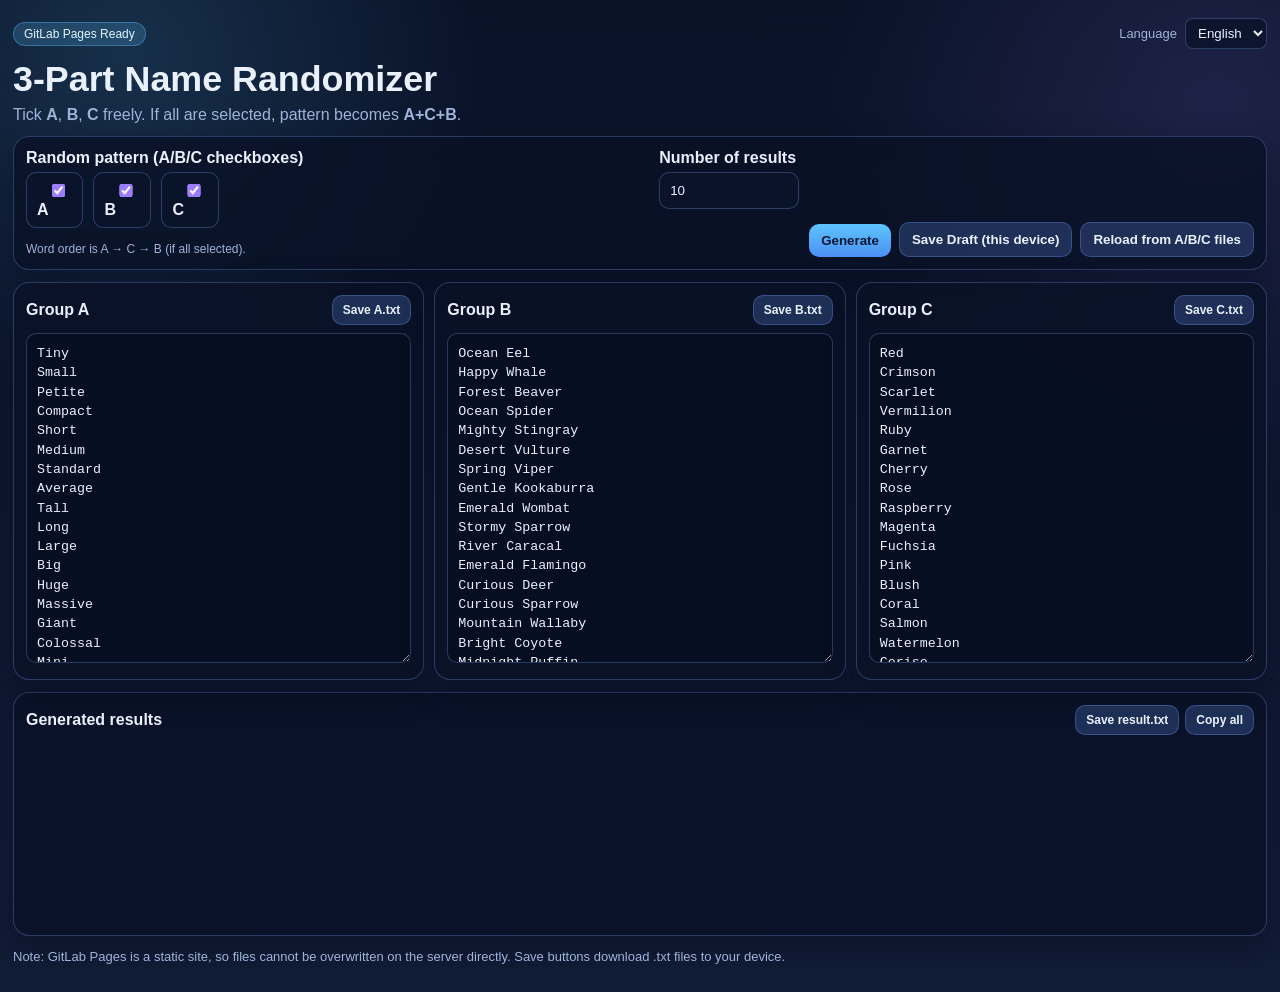
==== index.html @ cae4656d "Add EN/TH language switch and fix refresh default loading" ====
<!doctype html>
<html lang="en">
  <head>
    <meta charset="UTF-8" />
    <meta name="viewport" content="width=device-width, initial-scale=1.0" />
    <meta
      id="meta-description"
      name="description"
      content="Three-part name randomizer (A+C+B) with editable A/B/C lists and text export."
    />
    <title>Name Randomizer (A+C+B)</title>
    <link rel="stylesheet" href="./styles.css" />
    <script defer src="./app.js"></script>
  </head>
  <body>
    <main class="app-shell">
      <header class="hero">
        <div class="hero-top">
          <p class="tag" id="tag-text">GitLab Pages Ready</p>
          <label class="lang-picker" for="lang-select">
            <span id="lang-label">Language</span>
            <select id="lang-select" aria-label="Language selector">
              <option value="en" selected>English</option>
              <option value="th">ไทย</option>
            </select>
          </label>
        </div>
        <h1 id="main-title">3-Part Name Randomizer</h1>
        <p class="sub" id="sub-text">
          Tick <strong>A</strong>, <strong>B</strong>, <strong>C</strong> freely. If all are selected, pattern becomes <strong>A+C+B</strong>.
        </p>
      </header>

      <section class="panel controls">
        <div class="field">
          <label id="mode-label">Random pattern (A/B/C checkboxes)</label>
          <div class="mode-group" id="mode-group">
            <label class="mode-item"><input id="mode-a" type="checkbox" checked /> A</label>
            <label class="mode-item"><input id="mode-b" type="checkbox" checked /> B</label>
            <label class="mode-item"><input id="mode-c" type="checkbox" checked /> C</label>
          </div>
          <small id="mode-help">Word order is A → C → B (if all selected).</small>
        </div>
        <div class="field small">
          <label id="count-label" for="count">Number of results</label>
          <input id="count" type="number" min="1" max="100" value="10" />
        </div>
        <div class="action-row">
          <button id="generate-btn" class="btn primary" type="button">Generate</button>
          <button id="save-draft-btn" class="btn" type="button">Save Draft (this device)</button>
          <button id="reset-btn" class="btn" type="button">Reload from A/B/C files</button>
        </div>
      </section>

      <section class="grid-3">
        <article class="panel">
          <div class="panel-head">
            <h2 id="group-a-title">Group A</h2>
            <button data-export="A" class="btn tiny" type="button">Save A.txt</button>
          </div>
          <textarea id="list-a" spellcheck="false"></textarea>
        </article>

        <article class="panel">
          <div class="panel-head">
            <h2 id="group-b-title">Group B</h2>
            <button data-export="B" class="btn tiny" type="button">Save B.txt</button>
          </div>
          <textarea id="list-b" spellcheck="false"></textarea>
        </article>

        <article class="panel">
          <div class="panel-head">
            <h2 id="group-c-title">Group C</h2>
            <button data-export="C" class="btn tiny" type="button">Save C.txt</button>
          </div>
          <textarea id="list-c" spellcheck="false"></textarea>
        </article>
      </section>

      <section class="panel output">
        <div class="panel-head">
          <h2 id="result-title">Generated results</h2>
          <div class="stack">
            <button id="export-result-btn" class="btn tiny" type="button">Save result.txt</button>
            <button id="copy-result-btn" class="btn tiny" type="button">Copy all</button>
          </div>
        </div>
        <ol id="result-list"></ol>
      </section>

      <section class="note">
        <p id="note-text">
          Note: GitLab Pages is a static site, so files cannot be overwritten on the server directly.
          Save buttons download .txt files to your device.
        </p>
      </section>
    </main>
  </body>
</html>
---- styles.css ----
:root {
  --bg: #091227;
  --bg2: #111c36;
  --card: rgba(9, 18, 39, 0.82);
  --line: rgba(130, 170, 255, 0.28);
  --text: #e9f1ff;
  --muted: #9fb3d9;
  --accent: #5ec4ff;
  --accent2: #9d7dff;
  --ok: #8ce99a;
  font-family: "Segoe UI", Tahoma, sans-serif;
}

* {
  box-sizing: border-box;
}

body {
  margin: 0;
  color: var(--text);
  background:
    radial-gradient(circle at 10% 5%, rgba(94, 196, 255, 0.16), transparent 24%),
    radial-gradient(circle at 95% 10%, rgba(157, 125, 255, 0.14), transparent 26%),
    linear-gradient(180deg, var(--bg) 0%, var(--bg2) 100%);
  min-height: 100vh;
}

.app-shell {
  width: min(1320px, calc(100% - 26px));
  margin: 18px auto 28px;
}

.hero {
  margin-bottom: 10px;
}

.hero-top {
  display: flex;
  justify-content: space-between;
  align-items: center;
  gap: 10px;
}

.tag {
  margin: 0;
  display: inline-block;
  padding: 4px 10px;
  border-radius: 999px;
  background: rgba(94, 196, 255, 0.2);
  border: 1px solid rgba(94, 196, 255, 0.35);
  color: #dff5ff;
  font-size: 12px;
}

.lang-picker {
  display: inline-flex;
  align-items: center;
  gap: 8px;
  color: var(--muted);
  font-size: 13px;
}

.lang-picker select {
  border: 1px solid var(--line);
  border-radius: 8px;
  background: rgba(10, 20, 44, 0.9);
  color: var(--text);
  padding: 6px 8px;
}

h1 {
  margin: 10px 0 6px;
  font-size: clamp(1.55rem, 2.8vw, 2.35rem);
}

.sub {
  margin: 0;
  color: var(--muted);
}

.panel {
  background: var(--card);
  border: 1px solid var(--line);
  border-radius: 16px;
  padding: 12px;
  box-shadow: 0 12px 30px rgba(3, 8, 22, 0.35);
}

.controls {
  display: grid;
  grid-template-columns: minmax(0, 1.3fr) 140px auto;
  gap: 10px;
  margin-top: 12px;
}

.field label {
  display: block;
  margin-bottom: 5px;
  font-weight: 700;
}

.field small {
  color: var(--muted);
  font-size: 12px;
}

.field input {
  width: 100%;
  padding: 10px;
  border-radius: 10px;
  border: 1px solid var(--line);
  background: rgba(10, 20, 44, 0.9);
  color: var(--text);
}

.mode-group {
  display: flex;
  gap: 10px;
  flex-wrap: wrap;
  margin: 2px 0 6px;
}

.mode-item {
  display: inline-flex;
  align-items: center;
  gap: 6px;
  padding: 8px 10px;
  border-radius: 10px;
  border: 1px solid var(--line);
  background: rgba(10, 20, 44, 0.72);
  cursor: pointer;
  user-select: none;
}

.mode-item input {
  accent-color: var(--accent2);
}

.action-row {
  display: flex;
  align-items: end;
  gap: 8px;
  flex-wrap: wrap;
}

.btn {
  border: 1px solid var(--line);
  background: rgba(40, 61, 108, 0.7);
  color: var(--text);
  border-radius: 10px;
  padding: 9px 12px;
  cursor: pointer;
  font-weight: 700;
}

.btn:hover {
  filter: brightness(1.07);
}

.btn.primary {
  background: linear-gradient(180deg, var(--accent) 0%, #4b90f4 100%);
  color: #0b1735;
  border: 0;
}

.btn.tiny {
  padding: 7px 10px;
  font-size: 12px;
}

.grid-3 {
  margin-top: 12px;
  display: grid;
  grid-template-columns: repeat(3, minmax(0, 1fr));
  gap: 10px;
}

.panel-head {
  display: flex;
  justify-content: space-between;
  align-items: center;
  gap: 8px;
  margin-bottom: 8px;
}

.panel-head h2 {
  margin: 0;
  font-size: 1rem;
}

textarea {
  width: 100%;
  min-height: 330px;
  resize: vertical;
  border-radius: 10px;
  border: 1px solid var(--line);
  background: rgba(7, 15, 34, 0.9);
  color: var(--text);
  padding: 10px;
  line-height: 1.45;
}

.output {
  margin-top: 12px;
}

.stack {
  display: flex;
  gap: 6px;
}

#result-list {
  margin: 0;
  padding-left: 22px;
  min-height: 180px;
  max-height: 280px;
  overflow: auto;
}

#result-list li {
  padding: 3px 0;
  border-bottom: 1px dashed rgba(130, 170, 255, 0.2);
}

.note {
  margin-top: 10px;
  color: var(--muted);
  font-size: 13px;
}

@media (max-width: 1080px) {
  .hero-top {
    flex-direction: column;
    align-items: flex-start;
  }

  .controls {
    grid-template-columns: 1fr;
  }

  .action-row {
    align-items: center;
  }

  .grid-3 {
    grid-template-columns: 1fr;
  }

  textarea {
    min-height: 220px;
  }
}
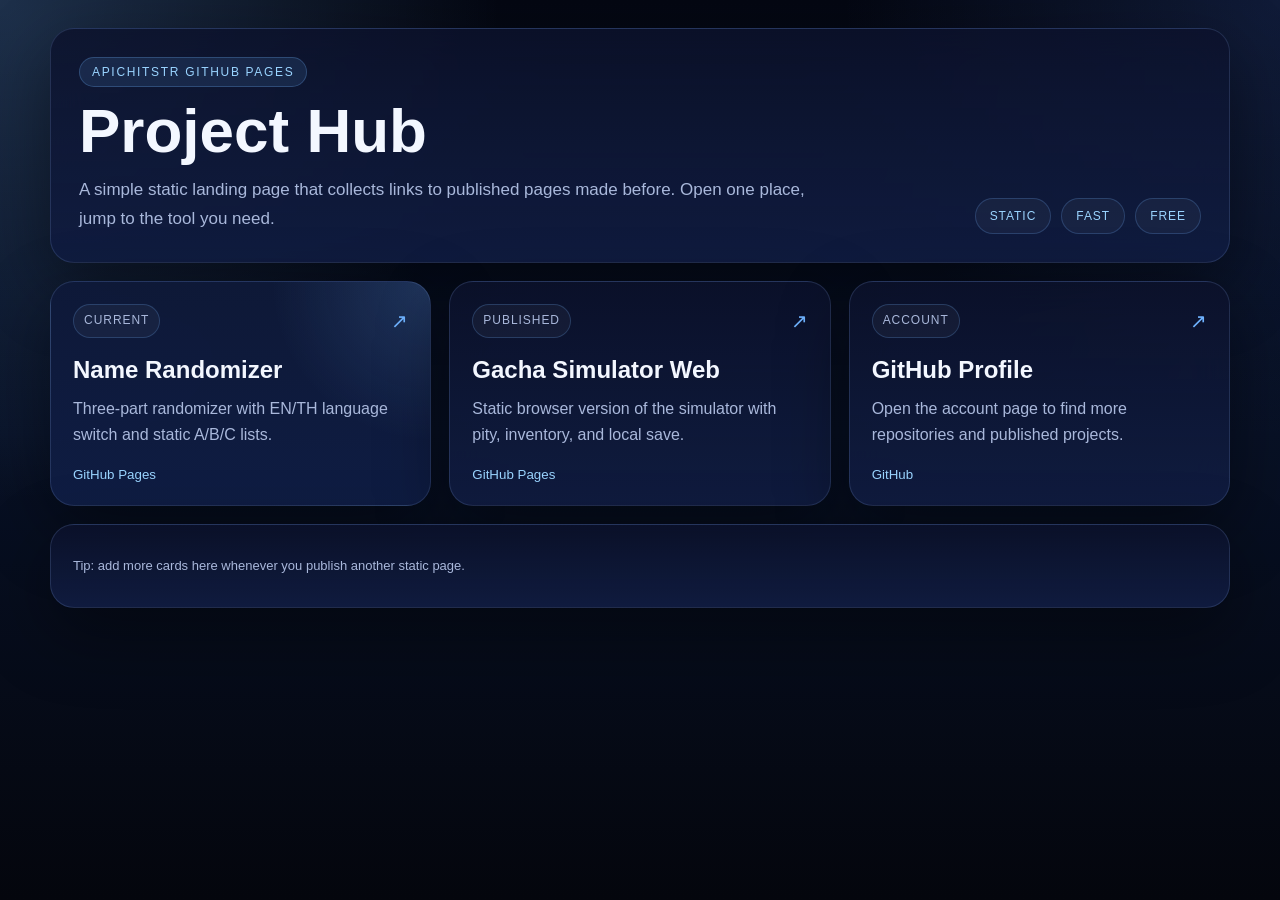
==== commit 1753eb63: "Replace site with project hub landing page" ====
--- a/index.html
+++ b/index.html
@@ -4,95 +4,71 @@
     <meta charset="UTF-8" />
     <meta name="viewport" content="width=device-width, initial-scale=1.0" />
     <meta
-      id="meta-description"
       name="description"
-      content="Three-part name randomizer (A+C+B) with editable A/B/C lists and text export."
+      content="Static hub page for apichitstr projects with quick links to published GitHub Pages sites."
     />
-    <title>Name Randomizer (A+C+B)</title>
+    <title>Project Hub</title>
     <link rel="stylesheet" href="./styles.css" />
-    <script defer src="./app.js"></script>
   </head>
   <body>
-    <main class="app-shell">
-      <header class="hero">
-        <div class="hero-top">
-          <p class="tag" id="tag-text">GitLab Pages Ready</p>
-          <label class="lang-picker" for="lang-select">
-            <span id="lang-label">Language</span>
-            <select id="lang-select" aria-label="Language selector">
-              <option value="en" selected>English</option>
-              <option value="th">ไทย</option>
-            </select>
-          </label>
+    <main class="hub-shell">
+      <section class="hero-card">
+        <div class="hero-copy">
+          <p class="eyebrow">apichitstr GitHub Pages</p>
+          <h1>Project Hub</h1>
+          <p class="hero-text">
+            A simple static landing page that collects links to published pages made before.
+            Open one place, jump to the tool you need.
+          </p>
         </div>
-        <h1 id="main-title">3-Part Name Randomizer</h1>
-        <p class="sub" id="sub-text">
-          Tick <strong>A</strong>, <strong>B</strong>, <strong>C</strong> freely. If all are selected, pattern becomes <strong>A+C+B</strong>.
-        </p>
-      </header>
-
-      <section class="panel controls">
-        <div class="field">
-          <label id="mode-label">Random pattern (A/B/C checkboxes)</label>
-          <div class="mode-group" id="mode-group">
-            <label class="mode-item"><input id="mode-a" type="checkbox" checked /> A</label>
-            <label class="mode-item"><input id="mode-b" type="checkbox" checked /> B</label>
-            <label class="mode-item"><input id="mode-c" type="checkbox" checked /> C</label>
-          </div>
-          <small id="mode-help">Word order is A → C → B (if all selected).</small>
-        </div>
-        <div class="field small">
-          <label id="count-label" for="count">Number of results</label>
-          <input id="count" type="number" min="1" max="100" value="10" />
-        </div>
-        <div class="action-row">
-          <button id="generate-btn" class="btn primary" type="button">Generate</button>
-          <button id="save-draft-btn" class="btn" type="button">Save Draft (this device)</button>
-          <button id="reset-btn" class="btn" type="button">Reload from A/B/C files</button>
+        <div class="hero-badge">
+          <span>Static</span>
+          <span>Fast</span>
+          <span>Free</span>
         </div>
       </section>
 
-      <section class="grid-3">
-        <article class="panel">
-          <div class="panel-head">
-            <h2 id="group-a-title">Group A</h2>
-            <button data-export="A" class="btn tiny" type="button">Save A.txt</button>
+      <section class="links-grid">
+        <a class="link-card featured" href="https://apichitstr.github.io/SLPNameRandomizerGitLabPages/" target="_blank" rel="noreferrer">
+          <div class="card-top">
+            <p class="card-tag">Current</p>
+            <span class="card-arrow">↗</span>
           </div>
-          <textarea id="list-a" spellcheck="false"></textarea>
-        </article>
+          <h2>Name Randomizer</h2>
+          <p>
+            Three-part randomizer with EN/TH language switch and static A/B/C lists.
+          </p>
+          <small>GitHub Pages</small>
+        </a>
 
-        <article class="panel">
-          <div class="panel-head">
-            <h2 id="group-b-title">Group B</h2>
-            <button data-export="B" class="btn tiny" type="button">Save B.txt</button>
+        <a class="link-card" href="https://apichitstr.github.io/sloppeh-gacha-simulator2/" target="_blank" rel="noreferrer">
+          <div class="card-top">
+            <p class="card-tag">Published</p>
+            <span class="card-arrow">↗</span>
           </div>
-          <textarea id="list-b" spellcheck="false"></textarea>
-        </article>
+          <h2>Gacha Simulator Web</h2>
+          <p>
+            Static browser version of the simulator with pity, inventory, and local save.
+          </p>
+          <small>GitHub Pages</small>
+        </a>
 
-        <article class="panel">
-          <div class="panel-head">
-            <h2 id="group-c-title">Group C</h2>
-            <button data-export="C" class="btn tiny" type="button">Save C.txt</button>
+        <a class="link-card" href="https://github.com/apichitstr" target="_blank" rel="noreferrer">
+          <div class="card-top">
+            <p class="card-tag">Account</p>
+            <span class="card-arrow">↗</span>
           </div>
-          <textarea id="list-c" spellcheck="false"></textarea>
-        </article>
+          <h2>GitHub Profile</h2>
+          <p>
+            Open the account page to find more repositories and published projects.
+          </p>
+          <small>GitHub</small>
+        </a>
       </section>
 
-      <section class="panel output">
-        <div class="panel-head">
-          <h2 id="result-title">Generated results</h2>
-          <div class="stack">
-            <button id="export-result-btn" class="btn tiny" type="button">Save result.txt</button>
-            <button id="copy-result-btn" class="btn tiny" type="button">Copy all</button>
-          </div>
-        </div>
-        <ol id="result-list"></ol>
-      </section>
-
-      <section class="note">
-        <p id="note-text">
-          Note: GitLab Pages is a static site, so files cannot be overwritten on the server directly.
-          Save buttons download .txt files to your device.
+      <section class="footer-note">
+        <p>
+          Tip: add more cards here whenever you publish another static page.
         </p>
       </section>
     </main>
--- a/styles.css
+++ b/styles.css
@@ -1,252 +1,217 @@
 :root {
-  --bg: #091227;
-  --bg2: #111c36;
-  --card: rgba(9, 18, 39, 0.82);
-  --line: rgba(130, 170, 255, 0.28);
-  --text: #e9f1ff;
-  --muted: #9fb3d9;
-  --accent: #5ec4ff;
-  --accent2: #9d7dff;
-  --ok: #8ce99a;
-  font-family: "Segoe UI", Tahoma, sans-serif;
+  color-scheme: dark;
+  --bg: #050816;
+  --bg-2: #0a1230;
+  --card: rgba(12, 18, 44, 0.84);
+  --card-strong: rgba(16, 28, 64, 0.96);
+  --text: #f3f7ff;
+  --muted: #a9b8db;
+  --line: rgba(126, 154, 214, 0.2);
+  --accent: #6fb3ff;
+  --accent-strong: #9ad4ff;
+  --shadow: 0 24px 70px rgba(0, 0, 0, 0.42);
 }
 
 * {
   box-sizing: border-box;
 }
 
+html,
 body {
   margin: 0;
+  min-height: 100%;
+}
+
+body {
+  font-family: "Segoe UI", Arial, sans-serif;
   color: var(--text);
   background:
-    radial-gradient(circle at 10% 5%, rgba(94, 196, 255, 0.16), transparent 24%),
-    radial-gradient(circle at 95% 10%, rgba(157, 125, 255, 0.14), transparent 26%),
-    linear-gradient(180deg, var(--bg) 0%, var(--bg2) 100%);
-  min-height: 100vh;
-}
-
-.app-shell {
-  width: min(1320px, calc(100% - 26px));
-  margin: 18px auto 28px;
-}
-
-.hero {
-  margin-bottom: 10px;
-}
-
-.hero-top {
+    radial-gradient(circle at top left, rgba(111, 179, 255, 0.24), transparent 32%),
+    radial-gradient(circle at top right, rgba(80, 132, 255, 0.16), transparent 28%),
+    linear-gradient(180deg, #040712 0%, #081126 48%, #04060d 100%);
+  padding: 28px;
+}
+
+a {
+  color: inherit;
+  text-decoration: none;
+}
+
+.hub-shell {
+  width: min(1180px, 100%);
+  margin: 0 auto;
+}
+
+.hero-card,
+.link-card,
+.footer-note {
+  background: linear-gradient(180deg, var(--card) 0%, var(--card-strong) 100%);
+  border: 1px solid var(--line);
+  border-radius: 24px;
+  box-shadow: var(--shadow);
+  backdrop-filter: blur(18px);
+}
+
+.hero-card {
+  display: flex;
+  justify-content: space-between;
+  gap: 20px;
+  align-items: end;
+  padding: 28px;
+}
+
+.eyebrow {
+  display: inline-flex;
+  margin: 0 0 12px;
+  padding: 7px 12px;
+  border-radius: 999px;
+  background: rgba(111, 179, 255, 0.12);
+  border: 1px solid rgba(111, 179, 255, 0.25);
+  color: var(--accent-strong);
+  text-transform: uppercase;
+  letter-spacing: 0.14em;
+  font-size: 12px;
+}
+
+h1 {
+  margin: 0;
+  font-size: clamp(34px, 5vw, 62px);
+  line-height: 1.02;
+}
+
+.hero-text {
+  max-width: 760px;
+  margin: 14px 0 0;
+  color: var(--muted);
+  font-size: 17px;
+  line-height: 1.7;
+}
+
+.hero-badge {
+  display: flex;
+  flex-wrap: wrap;
+  justify-content: end;
+  gap: 10px;
+}
+
+.hero-badge span,
+.card-tag {
+  border-radius: 999px;
+  border: 1px solid rgba(111, 179, 255, 0.22);
+  background: rgba(255, 255, 255, 0.04);
+  color: var(--accent-strong);
+  font-size: 12px;
+  letter-spacing: 0.08em;
+  text-transform: uppercase;
+}
+
+.hero-badge span {
+  padding: 10px 14px;
+}
+
+.links-grid {
+  display: grid;
+  grid-template-columns: repeat(3, minmax(0, 1fr));
+  gap: 18px;
+  margin-top: 18px;
+}
+
+.link-card {
+  display: block;
+  padding: 22px;
+  min-height: 220px;
+  transition:
+    transform 0.18s ease,
+    border-color 0.18s ease,
+    background 0.18s ease;
+}
+
+.link-card:hover {
+  transform: translateY(-3px);
+  border-color: rgba(154, 212, 255, 0.4);
+  background: linear-gradient(180deg, rgba(18, 28, 58, 0.96) 0%, rgba(20, 35, 76, 0.98) 100%);
+}
+
+.link-card.featured {
+  background:
+    radial-gradient(circle at top right, rgba(111, 179, 255, 0.18), transparent 36%),
+    linear-gradient(180deg, rgba(14, 25, 56, 0.98) 0%, rgba(15, 29, 68, 0.98) 100%);
+}
+
+.card-top {
   display: flex;
   justify-content: space-between;
   align-items: center;
-  gap: 10px;
-}
-
-.tag {
+  gap: 16px;
+  margin-bottom: 18px;
+}
+
+.card-tag {
+  display: inline-flex;
+  padding: 6px 10px;
+}
+
+.card-arrow {
+  color: var(--accent);
+  font-size: 20px;
+}
+
+.link-card h2 {
+  margin: 0 0 12px;
+  font-size: 24px;
+}
+
+.link-card p {
   margin: 0;
+  color: var(--muted);
+  line-height: 1.65;
+}
+
+.link-card small {
   display: inline-block;
-  padding: 4px 10px;
-  border-radius: 999px;
-  background: rgba(94, 196, 255, 0.2);
-  border: 1px solid rgba(94, 196, 255, 0.35);
-  color: #dff5ff;
-  font-size: 12px;
-}
-
-.lang-picker {
-  display: inline-flex;
-  align-items: center;
-  gap: 8px;
+  margin-top: 18px;
+  color: var(--accent-strong);
+}
+
+.footer-note {
+  margin-top: 18px;
+  padding: 18px 22px;
   color: var(--muted);
   font-size: 13px;
-}
-
-.lang-picker select {
-  border: 1px solid var(--line);
-  border-radius: 8px;
-  background: rgba(10, 20, 44, 0.9);
-  color: var(--text);
-  padding: 6px 8px;
-}
-
-h1 {
-  margin: 10px 0 6px;
-  font-size: clamp(1.55rem, 2.8vw, 2.35rem);
-}
-
-.sub {
-  margin: 0;
-  color: var(--muted);
-}
-
-.panel {
-  background: var(--card);
-  border: 1px solid var(--line);
-  border-radius: 16px;
-  padding: 12px;
-  box-shadow: 0 12px 30px rgba(3, 8, 22, 0.35);
-}
-
-.controls {
-  display: grid;
-  grid-template-columns: minmax(0, 1.3fr) 140px auto;
-  gap: 10px;
-  margin-top: 12px;
-}
-
-.field label {
-  display: block;
-  margin-bottom: 5px;
-  font-weight: 700;
-}
-
-.field small {
-  color: var(--muted);
-  font-size: 12px;
-}
-
-.field input {
-  width: 100%;
-  padding: 10px;
-  border-radius: 10px;
-  border: 1px solid var(--line);
-  background: rgba(10, 20, 44, 0.9);
-  color: var(--text);
-}
-
-.mode-group {
-  display: flex;
-  gap: 10px;
-  flex-wrap: wrap;
-  margin: 2px 0 6px;
-}
-
-.mode-item {
-  display: inline-flex;
-  align-items: center;
-  gap: 6px;
-  padding: 8px 10px;
-  border-radius: 10px;
-  border: 1px solid var(--line);
-  background: rgba(10, 20, 44, 0.72);
-  cursor: pointer;
-  user-select: none;
-}
-
-.mode-item input {
-  accent-color: var(--accent2);
-}
-
-.action-row {
-  display: flex;
-  align-items: end;
-  gap: 8px;
-  flex-wrap: wrap;
-}
-
-.btn {
-  border: 1px solid var(--line);
-  background: rgba(40, 61, 108, 0.7);
-  color: var(--text);
-  border-radius: 10px;
-  padding: 9px 12px;
-  cursor: pointer;
-  font-weight: 700;
-}
-
-.btn:hover {
-  filter: brightness(1.07);
-}
-
-.btn.primary {
-  background: linear-gradient(180deg, var(--accent) 0%, #4b90f4 100%);
-  color: #0b1735;
-  border: 0;
-}
-
-.btn.tiny {
-  padding: 7px 10px;
-  font-size: 12px;
-}
-
-.grid-3 {
-  margin-top: 12px;
-  display: grid;
-  grid-template-columns: repeat(3, minmax(0, 1fr));
-  gap: 10px;
-}
-
-.panel-head {
-  display: flex;
-  justify-content: space-between;
-  align-items: center;
-  gap: 8px;
-  margin-bottom: 8px;
-}
-
-.panel-head h2 {
-  margin: 0;
-  font-size: 1rem;
-}
-
-textarea {
-  width: 100%;
-  min-height: 330px;
-  resize: vertical;
-  border-radius: 10px;
-  border: 1px solid var(--line);
-  background: rgba(7, 15, 34, 0.9);
-  color: var(--text);
-  padding: 10px;
-  line-height: 1.45;
-}
-
-.output {
-  margin-top: 12px;
-}
-
-.stack {
-  display: flex;
-  gap: 6px;
-}
-
-#result-list {
-  margin: 0;
-  padding-left: 22px;
-  min-height: 180px;
-  max-height: 280px;
-  overflow: auto;
-}
-
-#result-list li {
-  padding: 3px 0;
-  border-bottom: 1px dashed rgba(130, 170, 255, 0.2);
-}
-
-.note {
-  margin-top: 10px;
-  color: var(--muted);
-  font-size: 13px;
-}
-
-@media (max-width: 1080px) {
-  .hero-top {
+  line-height: 1.6;
+}
+
+@media (max-width: 980px) {
+  .hero-card {
     flex-direction: column;
     align-items: flex-start;
   }
 
-  .controls {
+  .hero-badge {
+    justify-content: flex-start;
+  }
+
+  .links-grid {
     grid-template-columns: 1fr;
   }
-
-  .action-row {
-    align-items: center;
-  }
-
-  .grid-3 {
-    grid-template-columns: 1fr;
-  }
-
-  textarea {
-    min-height: 220px;
-  }
-}
+}
+
+@media (max-width: 720px) {
+  body {
+    padding: 16px;
+  }
+
+  .hero-card,
+  .link-card,
+  .footer-note {
+    border-radius: 20px;
+  }
+
+  .hero-card {
+    padding: 22px;
+  }
+
+  .link-card {
+    min-height: 0;
+  }
+}
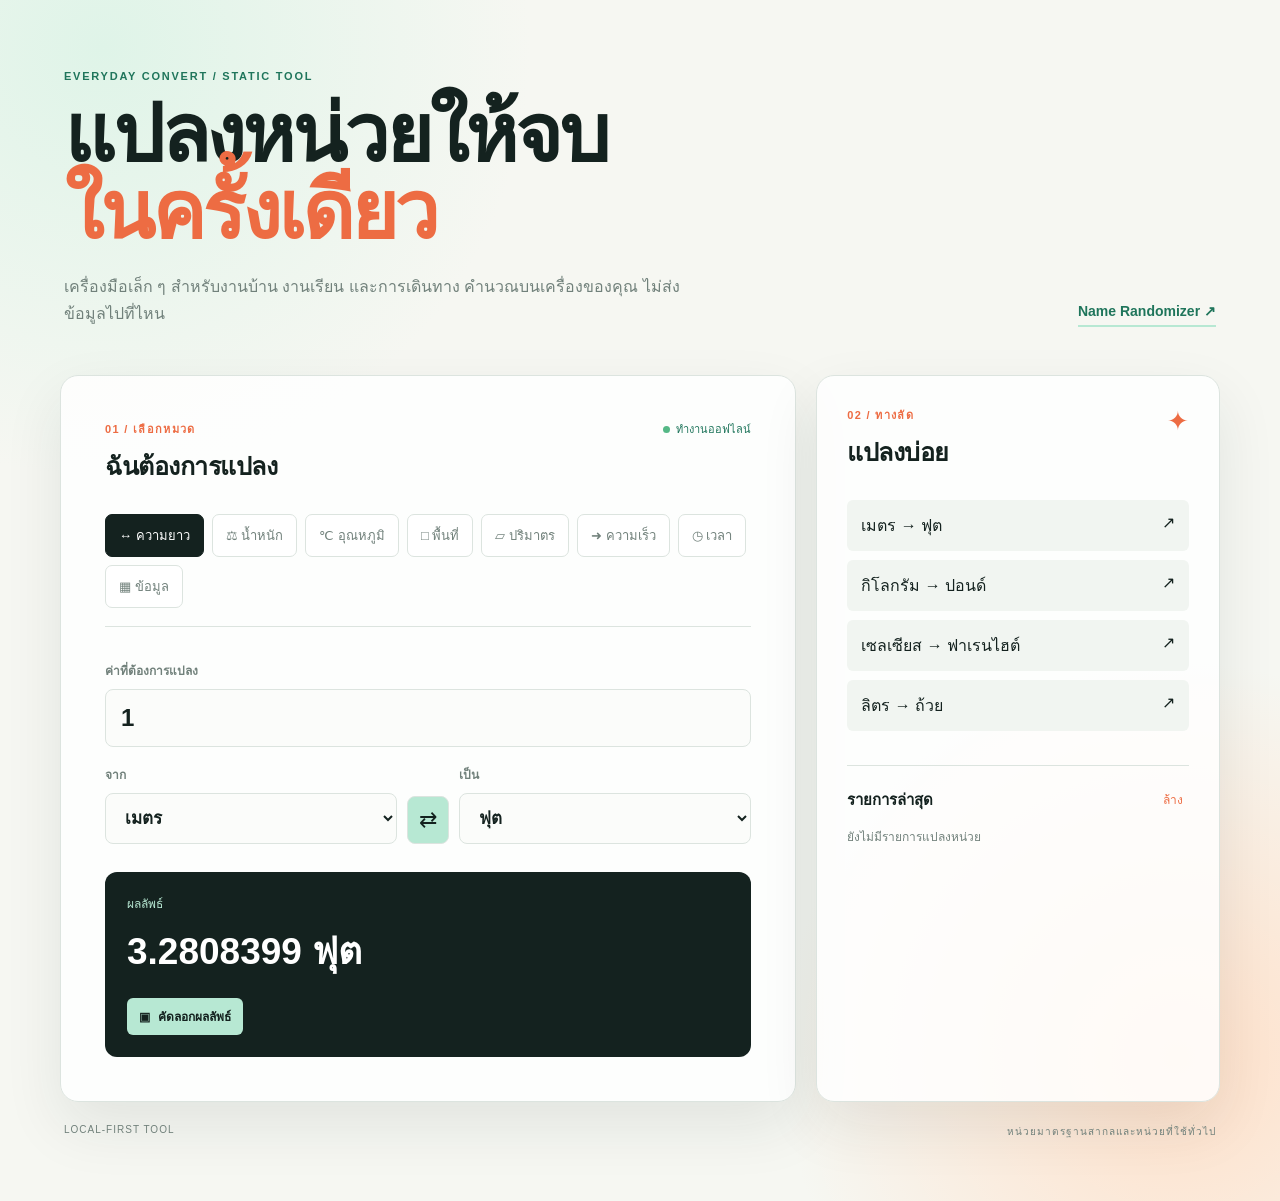
==== commit 730dea30: "Add browser unit converter" ====
--- a/index.html
+++ b/index.html
@@ -1,76 +1,12 @@
 <!doctype html>
-<html lang="en">
+<html lang="th">
   <head>
     <meta charset="UTF-8" />
-    <meta name="viewport" content="width=device-width, initial-scale=1.0" />
-    <meta
-      name="description"
-      content="Static hub page for apichitstr projects with quick links to published GitHub Pages sites."
-    />
-    <title>Project Hub</title>
-    <link rel="stylesheet" href="./styles.css" />
+    <meta http-equiv="refresh" content="0; url=./unit-converter.html" />
+    <link rel="canonical" href="./unit-converter.html" />
+    <title>กำลังเปิดเครื่องมือแปลงหน่วย</title>
   </head>
   <body>
-    <main class="hub-shell">
-      <section class="hero-card">
-        <div class="hero-copy">
-          <p class="eyebrow">apichitstr GitHub Pages</p>
-          <h1>Project Hub</h1>
-          <p class="hero-text">
-            A simple static landing page that collects links to published pages made before.
-            Open one place, jump to the tool you need.
-          </p>
-        </div>
-        <div class="hero-badge">
-          <span>Static</span>
-          <span>Fast</span>
-          <span>Free</span>
-        </div>
-      </section>
-
-      <section class="links-grid">
-        <a class="link-card featured" href="https://apichitstr.github.io/SLPNameRandomizerGitLabPages/" target="_blank" rel="noreferrer">
-          <div class="card-top">
-            <p class="card-tag">Current</p>
-            <span class="card-arrow">↗</span>
-          </div>
-          <h2>Name Randomizer</h2>
-          <p>
-            Three-part randomizer with EN/TH language switch and static A/B/C lists.
-          </p>
-          <small>GitHub Pages</small>
-        </a>
-
-        <a class="link-card" href="https://apichitstr.github.io/sloppeh-gacha-simulator2/" target="_blank" rel="noreferrer">
-          <div class="card-top">
-            <p class="card-tag">Published</p>
-            <span class="card-arrow">↗</span>
-          </div>
-          <h2>Gacha Simulator Web</h2>
-          <p>
-            Static browser version of the simulator with pity, inventory, and local save.
-          </p>
-          <small>GitHub Pages</small>
-        </a>
-
-        <a class="link-card" href="https://github.com/apichitstr" target="_blank" rel="noreferrer">
-          <div class="card-top">
-            <p class="card-tag">Account</p>
-            <span class="card-arrow">↗</span>
-          </div>
-          <h2>GitHub Profile</h2>
-          <p>
-            Open the account page to find more repositories and published projects.
-          </p>
-          <small>GitHub</small>
-        </a>
-      </section>
-
-      <section class="footer-note">
-        <p>
-          Tip: add more cards here whenever you publish another static page.
-        </p>
-      </section>
-    </main>
+    <p>กำลังเปิด <a href="./unit-converter.html">เครื่องมือแปลงหน่วย</a>...</p>
   </body>
 </html>
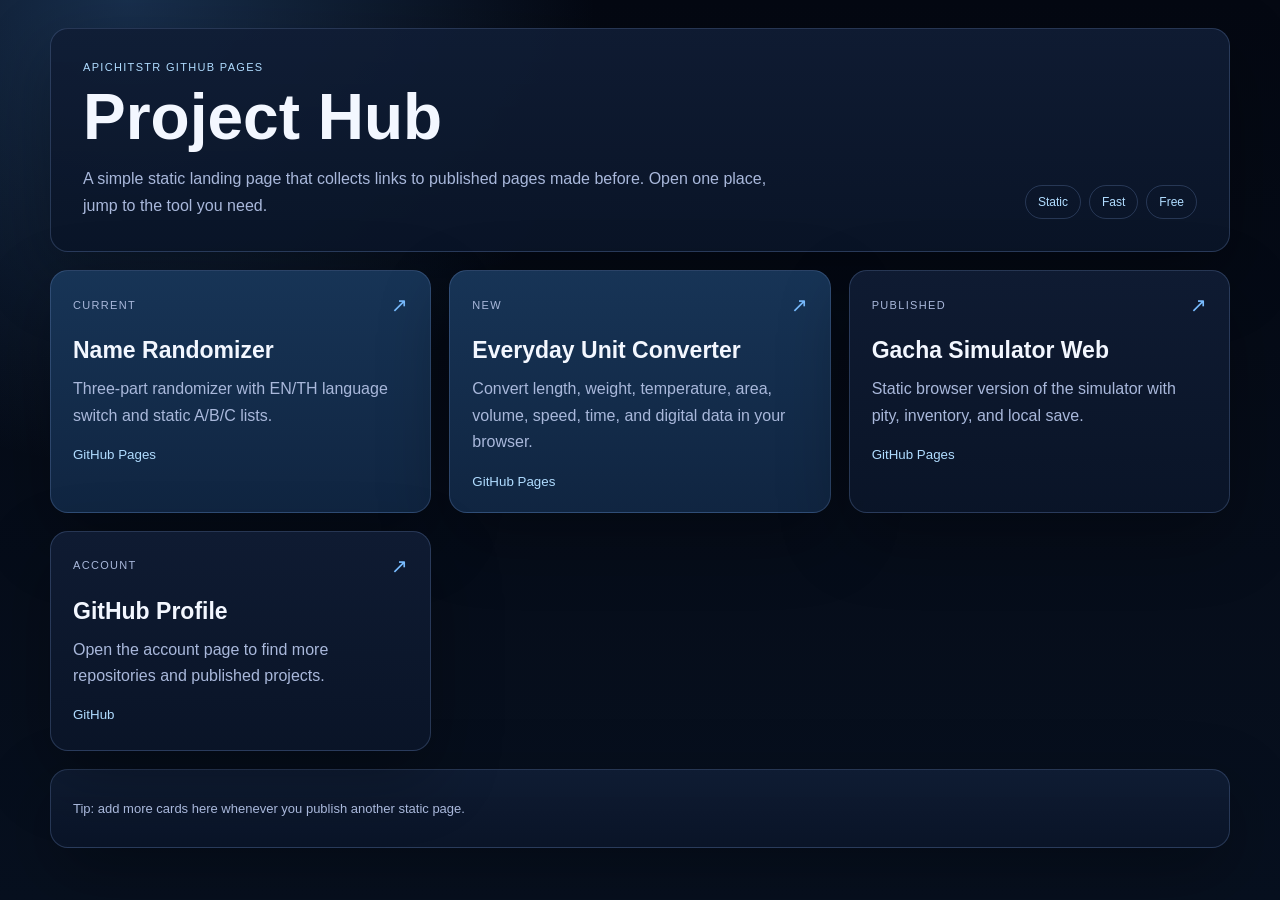
==== commit d862dea5: "Restore project hub homepage" ====
--- a/index.html
+++ b/index.html
@@ -1,12 +1,86 @@
-<!doctype html>
-<html lang="th">
+﻿<!doctype html>
+<html lang="en">
   <head>
     <meta charset="UTF-8" />
-    <meta http-equiv="refresh" content="0; url=./unit-converter.html" />
-    <link rel="canonical" href="./unit-converter.html" />
-    <title>กำลังเปิดเครื่องมือแปลงหน่วย</title>
+    <meta name="viewport" content="width=device-width, initial-scale=1.0" />
+    <meta
+      name="description"
+      content="Static hub page for apichitstr projects with quick links to published GitHub Pages sites."
+    />
+    <title>Project Hub</title>
+    <link rel="stylesheet" href="./hub.css" />
   </head>
   <body>
-    <p>กำลังเปิด <a href="./unit-converter.html">เครื่องมือแปลงหน่วย</a>...</p>
+    <main class="hub-shell">
+      <section class="hero-card">
+        <div class="hero-copy">
+          <p class="eyebrow">apichitstr GitHub Pages</p>
+          <h1>Project Hub</h1>
+          <p class="hero-text">
+            A simple static landing page that collects links to published pages made before.
+            Open one place, jump to the tool you need.
+          </p>
+        </div>
+        <div class="hero-badge">
+          <span>Static</span>
+          <span>Fast</span>
+          <span>Free</span>
+        </div>
+      </section>
+
+      <section class="links-grid">
+        <a class="link-card featured" href="./randomizer.html">
+          <div class="card-top">
+            <p class="card-tag">Current</p>
+            <span class="card-arrow">↗</span>
+          </div>
+          <h2>Name Randomizer</h2>
+          <p>
+            Three-part randomizer with EN/TH language switch and static A/B/C lists.
+          </p>
+          <small>GitHub Pages</small>
+        </a>
+
+        <a class="link-card featured" href="./unit-converter.html">
+          <div class="card-top">
+            <p class="card-tag">New</p>
+            <span class="card-arrow">↗</span>
+          </div>
+          <h2>Everyday Unit Converter</h2>
+          <p>Convert length, weight, temperature, area, volume, speed, time, and digital data in your browser.</p>
+          <small>GitHub Pages</small>
+        </a>
+
+        <a class="link-card" href="https://apichitstr.github.io/sloppeh-gacha-simulator2/" target="_blank" rel="noreferrer">
+          <div class="card-top">
+            <p class="card-tag">Published</p>
+            <span class="card-arrow">↗</span>
+          </div>
+          <h2>Gacha Simulator Web</h2>
+          <p>
+            Static browser version of the simulator with pity, inventory, and local save.
+          </p>
+          <small>GitHub Pages</small>
+        </a>
+
+        <a class="link-card" href="https://github.com/apichitstr" target="_blank" rel="noreferrer">
+          <div class="card-top">
+            <p class="card-tag">Account</p>
+            <span class="card-arrow">↗</span>
+          </div>
+          <h2>GitHub Profile</h2>
+          <p>
+            Open the account page to find more repositories and published projects.
+          </p>
+          <small>GitHub</small>
+        </a>
+      </section>
+
+      <section class="footer-note">
+        <p>
+          Tip: add more cards here whenever you publish another static page.
+        </p>
+      </section>
+    </main>
   </body>
 </html>
--- a/hub.css
+++ b/hub.css
@@ -0,0 +1,26 @@
+:root { --bg: #07101f; --card: #101d35; --card-hover: #162847; --text: #f3f7ff; --muted: #a9b8db; --line: rgba(126, 154, 214, .25); --accent: #79bcff; --accent-strong: #b0dcff; }
+* { box-sizing: border-box; }
+html, body { margin: 0; min-height: 100%; }
+body { font-family: "Trebuchet MS", "Leelawadee UI", sans-serif; color: var(--text); background: radial-gradient(circle at 10% 0, rgba(66, 129, 201, .32), transparent 32%), linear-gradient(180deg, #040812, var(--bg)); padding: 28px; }
+a { color: inherit; text-decoration: none; }
+.hub-shell { width: min(1180px, 100%); margin: 0 auto; }
+.hero-card, .link-card, .footer-note { background: linear-gradient(180deg, rgba(16, 29, 53, .92), rgba(10, 21, 40, .96)); border: 1px solid var(--line); border-radius: 18px; box-shadow: 0 24px 70px rgba(0, 0, 0, .3); }
+.hero-card { display: flex; justify-content: space-between; gap: 20px; align-items: end; padding: 32px; }
+.eyebrow, .card-tag { color: var(--accent-strong); text-transform: uppercase; letter-spacing: .12em; font-size: 11px; }
+.eyebrow { margin: 0 0 12px; }
+h1 { margin: 0; font-size: clamp(38px, 6vw, 64px); line-height: 1; }
+.hero-text { max-width: 720px; margin: 16px 0 0; color: var(--muted); line-height: 1.7; }
+.hero-badge { display: flex; flex-wrap: wrap; gap: 8px; }
+.hero-badge span { padding: 9px 12px; border: 1px solid var(--line); border-radius: 999px; color: var(--accent-strong); font-size: 12px; }
+.links-grid { display: grid; grid-template-columns: repeat(3, minmax(0, 1fr)); gap: 18px; margin-top: 18px; }
+.link-card { display: block; min-height: 220px; padding: 22px; transition: transform .18s ease, background .18s ease; }
+.link-card:hover { transform: translateY(-3px); background: var(--card-hover); }
+.link-card.featured { background: linear-gradient(180deg, #173456, #102541); }
+.card-top { display: flex; justify-content: space-between; align-items: center; margin-bottom: 20px; }
+.card-tag { margin: 0; }
+.card-arrow { color: var(--accent); font-size: 20px; }
+.link-card h2 { margin: 0 0 12px; font-size: 23px; }
+.link-card p { margin: 0; color: var(--muted); line-height: 1.65; }
+.link-card small { display: inline-block; margin-top: 18px; color: var(--accent-strong); }
+.footer-note { margin-top: 18px; padding: 18px 22px; color: var(--muted); font-size: 13px; }
+@media (max-width: 800px) { body { padding: 16px; } .hero-card { flex-direction: column; align-items: flex-start; padding: 24px; } .links-grid { grid-template-columns: 1fr; } .link-card { min-height: 0; } }
